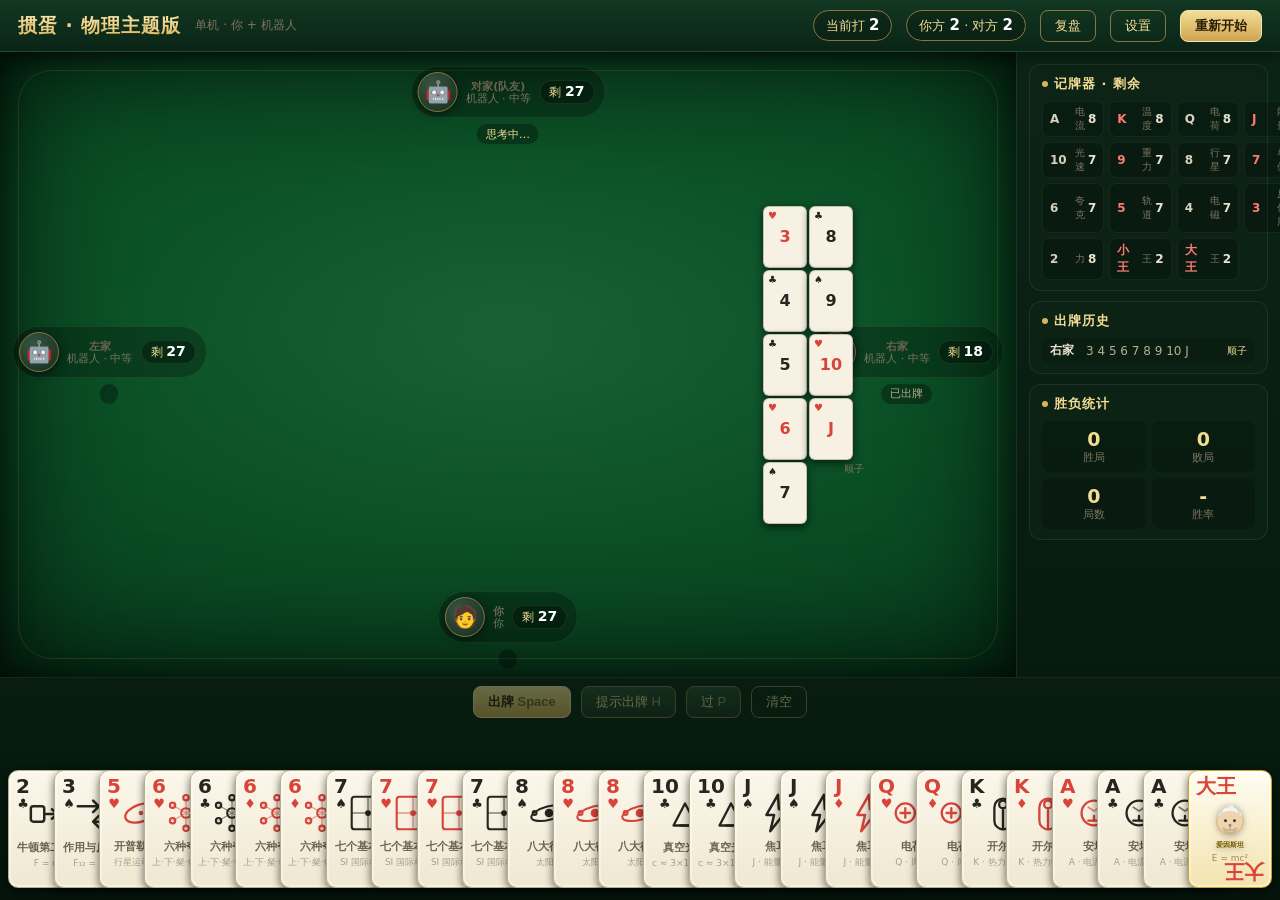
==== guandan.html @ 1ed4b3a7 "add guandan" ====
<!DOCTYPE html>
<html lang="zh-CN">
<head>
<meta charset="UTF-8">
<meta name="viewport" content="width=device-width, initial-scale=1.0">
<title>掼蛋 · 物理主题版（单机对战）</title>
<style>
  :root{
    --felt-1:#0a4d24; --felt-2:#063318; --felt-3:#0d5f2e;
    --gold:#d8b45a; --gold-2:#f3dc94; --gold-dim:#8a7440;
    --ink:#eae3cf; --ink-dim:#b9ae8f; --ink-faint:#7d7460;
    --panel:#0d2416cc; --panel-2:#123022cc; --line:#ffffff14;
    --red:#d8433a; --black:#27251f;
    --card-w:84px; --card-h:118px; --radius:10px;
    --danger:#ff6b5e; --ok:#5ee09a;
  }
  *{box-sizing:border-box; -webkit-tap-highlight-color:transparent;}
  html,body{height:100%; margin:0;}
  body{
    font-family:"PingFang SC","Microsoft YaHei","Segoe UI",system-ui,sans-serif;
    color:var(--ink); background:#04160c; overflow:hidden; user-select:none;
  }
  #app{position:relative; width:100vw; height:100vh; display:flex; flex-direction:column;}

  /* ===== Top bar ===== */
  #topbar{
    position:relative; z-index:20; flex:0 0 52px; display:flex; align-items:center;
    gap:14px; padding:0 18px;
    background:linear-gradient(180deg,#123822,#0a2416);
    border-bottom:1px solid var(--line); box-shadow:0 2px 16px #0008;
  }
  #topbar .logo{font-weight:800; font-size:19px; letter-spacing:1px;
    background:linear-gradient(180deg,#ffe9ae,#d8b45a); -webkit-background-clip:text; background-clip:text; color:transparent;}
  #topbar .sub{color:var(--ink-faint); font-size:12px;}
  .spacer{flex:1;}
  .level-chip{font-size:13px; color:var(--gold-2); padding:5px 12px; border:1px solid var(--gold-dim);
    border-radius:999px; background:#00000030;}
  .level-chip b{font-size:15px; color:#fff;}
  .btn{
    cursor:pointer; border:1px solid var(--gold-dim); color:var(--gold-2);
    background:linear-gradient(180deg,#2a4630,#182d1f); border-radius:8px;
    padding:6px 14px; font-size:13px; transition:transform .08s ease, filter .15s ease, background .15s;
  }
  .btn:hover{filter:brightness(1.15);}
  .btn:active{transform:translateY(1px) scale(.98);}
  .btn.primary{
    background:linear-gradient(180deg,#f4dd96,#cfa450); color:#2a1d05; border-color:#f7e7b6; font-weight:700;
  }
  .btn.ghost{background:transparent;}

  /* ===== Main area ===== */
  #main{position:relative; flex:1; display:flex; min-height:0;}
  #table{
    position:relative; flex:1; min-width:0;
    background:
      radial-gradient(120% 90% at 50% 42%, #0f5c2e 0%, #0a4d24 45%, #052e16 100%);
    box-shadow: inset 0 0 120px #000c, inset 0 0 30px #0008;
    overflow:hidden;
  }
  #table::before{content:""; position:absolute; inset:0; pointer-events:none;
    background:radial-gradient(60% 50% at 50% 48%, #ffffff0a, transparent 70%);}
  #table::after{content:""; position:absolute; inset:18px; pointer-events:none;
    border:1px solid #d8b45a22; border-radius:34px;}

  /* players */
  .player{position:absolute; z-index:5; display:flex; flex-direction:column; align-items:center; gap:6px;
    transition:opacity .3s;}
  .p-info{display:flex; align-items:center; gap:8px; padding:5px 10px 5px 6px; border-radius:999px;
    background:#00000040; border:1px solid #ffffff12;}
  .avatar{width:40px; height:40px; border-radius:50%; display:flex; align-items:center; justify-content:center;
    font-size:21px; background:radial-gradient(circle at 35% 30%, #35553f,#182c1f); border:1px solid var(--gold-dim);
    box-shadow:0 2px 8px #0008;}
  .p-meta{display:flex; flex-direction:column; line-height:1.15;}
  .p-name{font-size:13px; font-weight:700;}
  .p-role{font-size:11px; color:var(--ink-faint);}
  .p-count{font-size:12px; color:var(--gold-2); background:#00000050; border:1px solid #ffffff14;
    padding:2px 9px; border-radius:999px; min-width:34px; text-align:center;}
  .p-count b{font-size:14px; color:#fff;}
  .p-status{font-size:11px; padding:2px 9px; border-radius:999px; background:#00000050; color:var(--ink-dim);
    min-height:20px; display:flex; align-items:center;}
  .p-status.thinking{color:var(--gold-2); animation:blink 1s infinite;}
  .p-status.pass{color:var(--ink-faint);}
  .p-status.finished{color:var(--ok);}
  .p-status.is-turn{outline:1px solid var(--gold); box-shadow:0 0 10px #d8b45a55;}

  .p0{left:50%; bottom:8px; transform:translateX(-50%);}
  .p1{right:12px; top:50%; transform:translateY(-50%);}
  .p2{left:50%; top:14px; transform:translateX(-50%);}
  .p3{left:12px; top:50%; transform:translateY(-50%);}

  /* center trick zones */
  .trick-zone{position:absolute; z-index:6; display:flex; flex-wrap:wrap; justify-content:center; align-content:center;
    gap:2px; pointer-events:none; min-width:60px; min-height:90px;}
  .zone0{left:50%; bottom:150px; transform:translateX(-50%); flex-direction:row; max-width:46%;}
  .zone1{right:140px; top:50%; transform:translateY(-50%); flex-direction:column; max-height:52%;}
  .zone2{left:50%; top:120px; transform:translateX(-50%); flex-direction:row; max-width:46%;}
  .zone3{left:140px; top:50%; transform:translateY(-50%); flex-direction:column; max-height:52%;}
  .zone0 .mini-card{animation:rise .28s ease backwards;}
  .zone2 .mini-card{animation:rise .28s ease backwards;}
  .mini-card{width:44px; height:62px; border-radius:6px; background:var(--card-bg,#f6f1e2);
    border:1px solid #00000033; box-shadow:0 3px 8px #0009; display:flex; align-items:center; justify-content:center;
    position:relative; font-size:0;}
  .mini-card .ms{position:absolute; top:3px; left:4px; font-size:10px;}
  .mini-card .mc{font-size:16px; font-weight:800;}
  .mini-card.red .ms,.mini-card.red .mc{color:var(--red);}
  .mini-card.black .ms,.mini-card.black .mc{color:var(--black);}
  .zone-tag{font-size:10px; color:var(--ink-faint); text-align:center;}

  /* side panel */
  #side{
    flex:0 0 264px; display:flex; flex-direction:column; gap:10px; padding:12px;
    background:linear-gradient(180deg,#0b2416,#071a0e); border-left:1px solid var(--line); overflow-y:auto;
  }
  .panel{background:var(--panel); border:1px solid var(--line); border-radius:12px; padding:10px 12px;}
  .panel h3{margin:0 0 8px; font-size:13px; color:var(--gold-2); letter-spacing:1px;
    display:flex; align-items:center; gap:6px;}
  .panel h3 .dot{width:6px; height:6px; border-radius:50%; background:var(--gold);}

  /* counter */
  #counter{display:grid; grid-template-columns:repeat(4,1fr); gap:5px;}
  .ct{display:flex; align-items:center; justify-content:space-between; gap:3px; font-size:12px;
    padding:3px 7px; border-radius:7px; background:#00000030; border:1px solid #ffffff0d;}
  .ct.red .rk{color:#ff7b70;} .ct.black .rk{color:#d9d2bd;}
  .ct .rk{font-weight:700; min-width:22px;}
  .ct .cn{color:var(--ink-faint); font-size:10px; flex:1;}
  .ct .rm{font-weight:700;} .ct.zero{opacity:.4;}
  .ct.zero .rm{color:var(--danger);}

  /* history */
  #history{display:flex; flex-direction:column; gap:3px; max-height:180px; overflow-y:auto; font-size:12px;}
  .h-row{padding:4px 8px; border-radius:7px; background:#00000024; display:flex; gap:6px; align-items:center;}
  .h-row .hp{font-weight:700; min-width:30px;}
  .h-row .hc{flex:1; color:var(--ink-dim); overflow:hidden; text-overflow:ellipsis; white-space:nowrap;}
  .h-row.pass-row{opacity:.55;}
  .h-row .ht{color:var(--gold-2); font-size:10px;}

  /* stats */
  .stat-grid{display:grid; grid-template-columns:1fr 1fr; gap:6px; font-size:12px;}
  .stat{background:#0000002e; border-radius:8px; padding:7px; text-align:center;}
  .stat b{display:block; font-size:19px; color:var(--gold-2);}
  .stat span{color:var(--ink-faint); font-size:11px;}

  /* ===== bottom: controls + hand ===== */
  #bottom{position:relative; z-index:15; flex:0 0 auto; padding:8px 16px 12px;
    background:linear-gradient(0deg,#04140b,#081d10); border-top:1px solid var(--line);}
  #controls{display:flex; align-items:center; gap:10px; margin-bottom:8px; justify-content:center;}
  #hint{font-size:12px; color:var(--ink-faint); min-height:18px; text-align:center;}
  #hand{position:relative; height:calc(var(--card-h) + 26px); display:flex; justify-content:center; align-items:flex-end;}

  /* cards */
  .card{
    position:relative; width:var(--card-w); height:var(--card-h); flex:0 0 var(--card-w);
    border-radius:var(--radius); cursor:pointer;
    background:linear-gradient(180deg,#fbf7ea,#efe8d2);
    border:1px solid #b9ad8a; box-shadow:0 3px 8px #0009, inset 0 0 0 2px #ffffff66;
    transition:transform .16s cubic-bezier(.2,.9,.3,1.3), box-shadow .16s, margin .16s;
    transform-origin:bottom center; will-change:transform;
    margin-left:calc(var(--card-w) * -0.46);
  }
  .card:first-child{margin-left:0;}
  .card:hover{transform:translateY(-10px); z-index:3;}
  .card.selected{transform:translateY(-24px); box-shadow:0 0 0 2px var(--gold), 0 10px 22px #000c, 0 0 18px #d8b45a66; z-index:4;}
  .card.hint{box-shadow:0 0 0 2px #6fd8ff, 0 10px 22px #000c; animation:hintpulse 1s infinite;}
  .card.shake{animation:shake .4s;}
  .card.back{background:repeating-linear-gradient(45deg,#1d5a34 0 6px,#174a2b 6px 12px);
    border-color:#0f3a20; box-shadow:0 2px 6px #0007;}
  .card.back::after{content:""; position:absolute; inset:5px; border:1px solid #d8b45a44; border-radius:6px;}

  .corner{position:absolute; line-height:1; text-align:center;}
  .corner .rank{font-size:20px; font-weight:800; display:block;}
  .corner .suit{font-size:13px; display:block; margin-top:1px;}
  .corner.tl{top:5px; left:7px;} .corner.br{bottom:5px; right:7px; transform:rotate(180deg);}
  .red .corner{color:var(--red);} .black .corner{color:var(--black);}

  .face{position:absolute; inset:0; display:flex; flex-direction:column; align-items:center; justify-content:center; gap:1px;}
  .p-icon{width:48px; height:48px; display:flex; align-items:center; justify-content:center;}
  .p-icon svg{width:46px; height:46px;}
  .card.red .p-icon{color:var(--red);} .card.black .p-icon{color:var(--black);}
  .p-name{font-size:11px; color:#6c6350; font-weight:700; margin-top:3px; line-height:1.1; max-width:78px; text-align:center;}
  .p-sym{font-size:9px; color:#a99f86; margin-top:2px; max-width:78px; text-align:center; white-space:nowrap; overflow:hidden; text-overflow:ellipsis;}
  .card.wild .p-icon{color:#b8860b;}
  .card.wild .p-name{color:#b8860b;}
  .wild-badge{position:absolute; top:3px; right:5px; font-size:9px; color:#8a6d00; background:#ffe9a8;
    border-radius:4px; padding:1px 4px; font-weight:700;}
  .joker-face{position:absolute; inset:0; display:flex; flex-direction:column; align-items:center; justify-content:center;}
  .joker-face svg{width:56px; height:56px; filter:drop-shadow(0 2px 3px #0004);}
  .joker-name{font-size:11px; font-weight:800; color:#7a5b00;}
  .joker-eq{font-size:9px; color:#a08a4e; margin-top:2px;}
  .card.joker-big{background:linear-gradient(180deg,#fffdf3,#f3e3b0); border-color:#c9a227;}
  .card.joker-small{background:linear-gradient(180deg,#f7f3e8,#e6ddc2); border-color:#9f8f60;}

  /* overlay / modal */
  .overlay{position:fixed; inset:0; z-index:100; display:flex; align-items:center; justify-content:center;
    background:#000a; backdrop-filter:blur(4px); opacity:0; pointer-events:none; transition:opacity .25s;}
  .overlay.show{opacity:1; pointer-events:auto;}
  .modal{width:min(560px,92vw); background:linear-gradient(180deg,#12341f,#0a2313); border:1px solid var(--gold-dim);
    border-radius:16px; padding:22px 24px; box-shadow:0 20px 60px #000c; max-height:88vh; overflow:auto;}
  .modal h2{margin:0 0 14px; color:var(--gold-2); font-size:20px; letter-spacing:1px;}
  .modal .row{display:flex; gap:10px; align-items:center; margin:10px 0; flex-wrap:wrap;}
  .modal label{font-size:13px; color:var(--ink-dim); min-width:96px;}
  .difficulty-btn{flex:1; min-width:110px; text-align:center; padding:12px; border-radius:12px; cursor:pointer;
    border:1px solid var(--gold-dim); background:#0000002e; transition:all .15s;}
  .difficulty-btn:hover{filter:brightness(1.1);}
  .difficulty-btn.active{background:linear-gradient(180deg,#f4dd96,#cfa450); color:#2a1d05; border-color:#f7e7b6;}
  .difficulty-btn .d-name{font-size:16px; font-weight:800;}
  .difficulty-btn .d-desc{font-size:11px; margin-top:4px; color:inherit; opacity:.85;}
  .toggle{position:relative; width:46px; height:24px; border-radius:999px; background:#00000050;
    border:1px solid var(--line); cursor:pointer; transition:background .2s; flex:0 0 auto;}
  .toggle::after{content:""; position:absolute; top:2px; left:2px; width:18px; height:18px; border-radius:50%;
    background:#8a9b8f; transition:all .2s;}
  .toggle.on{background:var(--gold);} .toggle.on::after{left:24px; background:#fff;}

  .result-list{display:flex; flex-direction:column; gap:8px; margin:12px 0;}
  .result-row{display:flex; align-items:center; gap:10px; padding:9px 12px; border-radius:10px; background:#00000030;}
  .result-row .rank-badge{width:34px; height:34px; border-radius:50%; display:flex; align-items:center; justify-content:center;
    font-weight:800; background:#00000040; border:1px solid var(--gold-dim);}
  .result-row.head .rank-badge{background:var(--gold); color:#2a1d05;}
  .result-up{font-size:14px; color:var(--gold-2); text-align:center; margin:8px 0;}

  #replay-body{max-height:60vh; overflow:auto;}
  .replay-step{display:flex; gap:8px; align-items:center; padding:6px 9px; border-radius:8px; font-size:13px;}
  .replay-step.current{background:#d8b45a22; outline:1px solid var(--gold-dim);}
  .replay-step .ri{color:var(--ink-faint); min-width:24px;}
  .replay-step .rt{color:var(--ink-dim); flex:1;}

  @keyframes rise{from{opacity:0; transform:translateY(22px) scale(.6);} to{opacity:1; transform:none;}}
  @keyframes shake{0%,100%{transform:translateX(0);} 20%,60%{transform:translateX(-6px);} 40%,80%{transform:translateX(6px);}}
  @keyframes blink{50%{opacity:.4;}}
  @keyframes hintpulse{0%,100%{box-shadow:0 0 0 2px #6fd8ff, 0 10px 22px #000c;} 50%{box-shadow:0 0 0 3px #6fd8ff, 0 10px 26px #000c, 0 0 20px #6fd8ff88;}}
  @keyframes toast-in{from{opacity:0; transform:translateY(-8px);} to{opacity:1; transform:none;}}

  #toast{position:fixed; top:70px; left:50%; transform:translateX(-50%); z-index:200; pointer-events:none;
    display:flex; flex-direction:column; gap:6px; align-items:center;}
  .toast{background:#000000cc; color:var(--gold-2); padding:8px 18px; border-radius:999px; font-size:13px;
    border:1px solid var(--gold-dim); animation:toast-in .2s ease; box-shadow:0 6px 20px #0008;}

  .hidden{display:none !important;}
  @media (max-width:900px){
    :root{--card-w:62px; --card-h:88px;}
    #side{flex-basis:0; display:none;}
    .mini-card{width:34px; height:48px;} .mini-card .mr{font-size:9px;} .mini-card .mc{font-size:12px;}
  }
</style>
</head>
<body>
<div id="app">
  <div id="topbar">
    <span class="logo">掼蛋 · 物理主题版</span>
    <span class="sub">单机 · 你 + 机器人</span>
    <div class="spacer"></div>
    <span class="level-chip">当前打 <b id="lvl-current">2</b></span>
    <span class="level-chip">你方 <b id="lvl-mine">2</b> · 对方 <b id="lvl-opp">2</b></span>
    <button class="btn ghost" id="btn-replay">复盘</button>
    <button class="btn ghost" id="btn-settings">设置</button>
    <button class="btn primary" id="btn-restart">重新开始</button>
  </div>

  <div id="main">
    <div id="table">
      <div class="player p0" id="p0"></div>
      <div class="player p1" id="p1"></div>
      <div class="player p2" id="p2"></div>
      <div class="player p3" id="p3"></div>
      <div class="trick-zone zone0" id="zone0"></div>
      <div class="trick-zone zone1" id="zone1"></div>
      <div class="trick-zone zone2" id="zone2"></div>
      <div class="trick-zone zone3" id="zone3"></div>
    </div>

    <div id="side">
      <div class="panel">
        <h3><span class="dot"></span>记牌器 · 剩余</h3>
        <div id="counter"></div>
      </div>
      <div class="panel">
        <h3><span class="dot"></span>出牌历史</h3>
        <div id="history"><div class="h-row" style="opacity:.5">暂无记录</div></div>
      </div>
      <div class="panel">
        <h3><span class="dot"></span>胜负统计</h3>
        <div class="stat-grid">
          <div class="stat"><b id="st-win">0</b><span>胜局</span></div>
          <div class="stat"><b id="st-loss">0</b><span>败局</span></div>
          <div class="stat"><b id="st-round">0</b><span>局数</span></div>
          <div class="stat"><b id="st-rate">-</b><span>胜率</span></div>
        </div>
      </div>
    </div>
  </div>

  <div id="bottom">
    <div id="controls">
      <button class="btn primary" id="btn-play" style="min-width:96px">出牌 <span style="opacity:.6">Space</span></button>
      <button class="btn" id="btn-hint">提示出牌 <span style="opacity:.6">H</span></button>
      <button class="btn" id="btn-pass">过 <span style="opacity:.6">P</span></button>
      <button class="btn ghost" id="btn-clear">清空</button>
    </div>
    <div id="hint"></div>
    <div id="hand"></div>
  </div>
</div>

<div id="toast"></div>

<!-- Settings modal -->
<div class="overlay" id="ov-settings">
  <div class="modal">
    <h2>设置</h2>
    <div class="row"><label>机器人难度</label></div>
    <div class="row" style="gap:8px">
      <div class="difficulty-btn active" data-d="0"><div class="d-name">简单</div><div class="d-desc">休闲玩家 · 按牌出牌</div></div>
      <div class="difficulty-btn" data-d="1"><div class="d-name">中等</div><div class="d-desc">稳健玩家 · 会记牌留炸</div></div>
      <div class="difficulty-btn" data-d="2"><div class="d-name">困难</div><div class="d-desc">算牌高手 · 配合压制</div></div>
    </div>
    <div class="row"><label>进贡 / 还贡</label><div class="toggle on" id="tg-tribute"></div><span style="font-size:12px;color:var(--ink-faint)">末游向头游进贡最大牌</span></div>
    <div class="row"><label>音效</label><div class="toggle on" id="tg-sound"></div></div>
    <div class="row"><label>动画速度</label>
      <button class="btn" data-speed="1">快</button>
      <button class="btn primary" data-speed="2">标准</button>
      <button class="btn" data-speed="3">慢</button>
    </div>
    <div class="row" style="justify-content:flex-end; margin-top:16px">
      <button class="btn" id="btn-reset-stats">清零统计</button>
      <button class="btn primary" id="btn-close-settings">完成</button>
    </div>
  </div>
</div>

<!-- Replay modal -->
<div class="overlay" id="ov-replay">
  <div class="modal">
    <h2>复盘 · 上一局</h2>
    <div id="replay-body"></div>
    <div class="row" style="justify-content:center; margin-top:14px">
      <button class="btn" id="rp-prev">上一步</button>
      <button class="btn primary" id="rp-next">下一步</button>
      <button class="btn ghost" id="rp-close">关闭</button>
    </div>
  </div>
</div>

<!-- Result modal -->
<div class="overlay" id="ov-result">
  <div class="modal">
    <h2 id="res-title">本局结束</h2>
    <div class="result-list" id="res-list"></div>
    <div class="result-up" id="res-up"></div>
    <div class="row" style="justify-content:center">
      <button class="btn primary" id="btn-next">下一局</button>
    </div>
  </div>
</div>

<script>
"use strict";
/* =========================================================
   掼蛋 · 物理元素版 — 纯客户端单文件
   ========================================================= */

/* ---------- 常量 ---------- */
const SUITS = ['♠','♥','♣','♦'];
const SUIT_IS_RED = [false,true,false,true];
const RANK_LABEL = {2:'2',3:'3',4:'4',5:'5',6:'6',7:'7',8:'8',9:'9',10:'10',11:'J',12:'Q',13:'K',14:'A',15:'小王',16:'大王'};
const PHYSICS = {
  2:{name:'牛顿第二定律', sym:'F = ma', icon:'force', tag:'力'},
  3:{name:'作用与反作用', sym:'F₁₂ = −F₂₁', icon:'reaction', tag:'反作用'},
  4:{name:'麦克斯韦方程', sym:'∇·E = ρ/ε₀', icon:'maxwell', tag:'电磁'},
  5:{name:'开普勒定律', sym:'行星运动定律', icon:'kepler', tag:'轨道'},
  6:{name:'六种夸克', sym:'上·下·粲·奇·顶·底', icon:'quarks', tag:'夸克'},
  7:{name:'七个基本单位', sym:'SI 国际单位制', icon:'si', tag:'单位'},
  8:{name:'八大行星', sym:'太阳系', icon:'planets', tag:'行星'},
  9:{name:'重力加速度', sym:'g ≈ 9.8 m/s²', icon:'gravity', tag:'重力'},
  10:{name:'真空光速', sym:'c ≈ 3×10⁸ m/s', icon:'light', tag:'光速'},
  11:{name:'焦耳', sym:'J · 能量单位', icon:'energy', tag:'能量'},
  12:{name:'电荷', sym:'Q · 库仑', icon:'charge', tag:'电荷'},
  13:{name:'开尔文', sym:'K · 热力学温度', icon:'temp', tag:'温度'},
  14:{name:'安培', sym:'A · 电流单位', icon:'current', tag:'电流'},
};
const P_ICON = {
  force:`<svg viewBox="0 0 48 48"><g fill="none" stroke="currentColor" stroke-width="2.6" stroke-linecap="round" stroke-linejoin="round"><rect x="4" y="16" width="14" height="16" rx="2.5"/><path d="M18 24 H32 M26 19 l6 5 -6 5"/></g></svg>`,
  reaction:`<svg viewBox="0 0 48 48"><g fill="none" stroke="currentColor" stroke-width="2.6" stroke-linecap="round" stroke-linejoin="round"><path d="M5 16 H27 M21 10 l6 6 -6 6"/><path d="M43 32 H21 M27 26 l-6 6 6 6"/></g></svg>`,
  maxwell:`<svg viewBox="0 0 48 48"><g fill="none" stroke="currentColor" stroke-width="2.4"><circle cx="24" cy="24" r="15"/><path d="M24 3 v8 M24 37 v8 M3 24 h8 M37 24 h8"/></g></svg>`,
  kepler:`<svg viewBox="0 0 48 48"><g fill="none" stroke="currentColor" stroke-width="2.4"><ellipse cx="24" cy="24" rx="17" ry="9" transform="rotate(-18 24 24)"/><circle cx="24" cy="24" r="2.4" fill="currentColor" stroke="none"/><circle cx="35" cy="13" r="3.2"/></g></svg>`,
  quarks:`<svg viewBox="0 0 48 48"><g fill="none" stroke="currentColor" stroke-width="2.2"><path d="M24 24 L24 8 M24 24 L38 16 M24 24 L38 32 M24 24 L24 40 M24 24 L10 32 M24 24 L10 16" stroke-width="1.3" opacity=".5"/><circle cx="24" cy="24" r="5"/><circle cx="24" cy="8" r="2.8"/><circle cx="38" cy="16" r="2.8"/><circle cx="38" cy="32" r="2.8"/><circle cx="24" cy="40" r="2.8"/><circle cx="10" cy="32" r="2.8"/><circle cx="10" cy="16" r="2.8"/></g></svg>`,
  si:`<svg viewBox="0 0 48 48"><g fill="none" stroke="currentColor" stroke-width="2.2"><rect x="7" y="7" width="34" height="34" rx="3"/><path d="M7 24 h34 M24 7 v34" stroke-width="1.4" opacity=".55"/><circle cx="24" cy="24" r="3" fill="currentColor" stroke="none"/></g></svg>`,
  planets:`<svg viewBox="0 0 48 48"><g fill="none" stroke="currentColor" stroke-width="2.2"><circle cx="24" cy="24" r="4.5" fill="currentColor" stroke="none"/><ellipse cx="24" cy="24" rx="19" ry="7" transform="rotate(-15 24 24)"/><circle cx="9" cy="24" r="2"/><circle cx="38" cy="24" r="2.6"/></g></svg>`,
  gravity:`<svg viewBox="0 0 48 48"><g fill="none" stroke="currentColor" stroke-width="2.4" stroke-linecap="round"><circle cx="24" cy="11" r="4"/><path d="M24 15 v16 M24 31 l-7 6 M24 31 l7 6"/><path d="M20 19 h8" stroke-width="1.7" opacity=".55"/></g></svg>`,
  light:`<svg viewBox="0 0 48 48"><g fill="none" stroke="currentColor" stroke-width="2.4" stroke-linecap="round" stroke-linejoin="round"><path d="M12 36 L24 13 L36 36 Z"/><path d="M19 36 h10"/></g></svg>`,
  energy:`<svg viewBox="0 0 48 48"><g fill="none" stroke="currentColor" stroke-width="2.6" stroke-linejoin="round"><path d="M26 5 L14 26 H22 L18 43 L36 20 H27 Z"/></g></svg>`,
  charge:`<svg viewBox="0 0 48 48"><g fill="none" stroke="currentColor" stroke-width="2.4" stroke-linecap="round"><circle cx="17" cy="24" r="10"/><path d="M12 24 h10 M17 19 v10"/><path d="M43 16 v16 M35 24 h16"/></g></svg>`,
  temp:`<svg viewBox="0 0 48 48"><g fill="none" stroke="currentColor" stroke-width="2.4" stroke-linecap="round"><rect x="15" y="9" width="18" height="32" rx="9"/><path d="M24 41 V21"/><circle cx="24" cy="15" r="4"/></g></svg>`,
  current:`<svg viewBox="0 0 48 48"><g fill="none" stroke="currentColor" stroke-width="2.4" stroke-linecap="round"><circle cx="24" cy="24" r="13"/><path d="M18 32 h12 M24 32 v-5"/><path d="M24 22 l-6 -4 m6 4 l6 -4" stroke-width="1.8" opacity=".6"/></g></svg>`,
};
const TYPE_NAME = {
  SINGLE:'单张', PAIR:'对子', TRIPLE:'三张', TRIPLE_PAIR:'三带二',
  STRAIGHT:'顺子', PAIR_STRAIGHT:'连对', TRIPLE_STRAIGHT:'钢板',
  BOMB:'炸弹', FOUR_TWO:'四带二', STRAIGHT_FLUSH:'同花顺', JOKER_BOMB:'天王炸'
};
const PLAYER_NAME = ['你','右家','对家(队友)','左家'];
const PLAYER_EMOJI = ['🧑','🤖','🤖','🤖'];
const DIFF_NAMES = ['简单','中等','困难'];

/* ---------- 状态 ---------- */
const settings = { difficulty:1, tribute:true, sound:true, speed:2 };
const state = {
  level:2, teamLevel:[2,2], me:0,
  hands:[[],[],[],[]],
  turn:0, lastPlay:null, lastPlayer:-1, passers:new Set(),
  ranks:[], prevRanks:[], headPlayer:0,
  phase:'idle', firstRound:true,
  trick:[], remaining:{}, history:[],
  log:null, replayIdx:-1,
  selected:new Set(),
};

/* ---------- 工具 ---------- */
const $ = id => document.getElementById(id);
function shuffle(a){ for(let i=a.length-1;i>0;i--){ const j=Math.floor(Math.random()*(i+1)); [a[i],a[j]]=[a[j],a[i]]; } return a; }
let _uid = 0;
function mkCard(s,r){ return {s, r, id:'c'+(++_uid)}; }

function cmpRank(r){
  if(r===16) return 17;
  if(r===15) return 16;
  if(r===state.level) return 15;
  return r;
}
function isWild(c){ return c.s===1 && c.r===state.level; }
function isBombType(t){ return t==='BOMB'||t==='STRAIGHT_FLUSH'||t==='JOKER_BOMB'; }

function buildDeck(){
  const d=[];
  for(let k=0;k<2;k++){
    for(let s=0;s<4;s++) for(let r=2;r<=14;r++) d.push(mkCard(s,r));
    d.push(mkCard(4,15)); d.push(mkCard(4,16));
  }
  return d;
}
function sortHand(h){ h.sort((a,b)=>(a.r-b.r)||(a.s-b.s)); return h; }

/* ---------- 规则引擎 ---------- */
function isConsecutive(ranks){
  if(ranks[0]<3 || ranks[ranks.length-1]>14) return false;
  for(let i=1;i<ranks.length;i++) if(ranks[i]!==ranks[i-1]+1) return false;
  return true;
}

function identifyConcrete(cards){
  const n = cards.length;
  if(n===0) return null;
  const count = new Map();
  for(const c of cards){ if(!count.has(c.r)) count.set(c.r,[]); count.get(c.r).push(c); }
  const ranks = [...count.keys()].sort((a,b)=>a-b);
  const m = ranks.length;
  const mk = (type,rank,length)=>({type, cards, rank, length});

  // 天王炸
  if(n===4 && m===2 && ranks[0]===15 && ranks[1]===16 && count.get(15).length===2 && count.get(16).length===2)
    return mk('JOKER_BOMB', 16, 4);
  // 炸弹（同点数 4 张及以上）
  if(m===1 && n>=4 && ranks[0]<=14) return mk('BOMB', cmpRank(ranks[0]), n);
  // 同花顺
  if(n===5 && m===5 && isConsecutive(ranks)){
    const s0 = cards[0].s;
    if(s0<=3 && cards.every(c=>c.s===s0)) return mk('STRAIGHT_FLUSH', ranks[4], 5);
  }
  // 四带二（6 张：4+2单 或 4+对；8 张：4+两对）
  if(n===6){
    const c4 = ranks.find(r=>count.get(r).length===4);
    if(c4!==undefined) return mk('FOUR_TWO', cmpRank(c4), 6);
  }
  if(n===8 && m===3){
    const c4 = ranks.find(r=>count.get(r).length===4);
    const pairs = ranks.filter(r=>r!==c4 && count.get(r).length===2);
    if(c4!==undefined && pairs.length===2) return mk('FOUR_TWO', cmpRank(c4), 8);
  }
  // 三带二
  if(n===5 && m===2){
    const t = ranks.find(r=>count.get(r).length===3 && r<=14);
    const p = ranks.find(r=>r!==t && count.get(r).length===2 && r<=14);
    if(t!==undefined && p!==undefined) return mk('TRIPLE_PAIR', cmpRank(t), 5);
  }
  // 钢板
  if(n>=6 && n%3===0 && m===n/3 && ranks.every(r=>count.get(r).length===3) && isConsecutive(ranks))
    return mk('TRIPLE_STRAIGHT', ranks[ranks.length-1], n);
  // 连对
  if(n>=6 && n%2===0 && m===n/2 && ranks.every(r=>count.get(r).length===2) && isConsecutive(ranks))
    return mk('PAIR_STRAIGHT', ranks[ranks.length-1], n);
  // 顺子
  if(n>=5 && m===n && isConsecutive(ranks)) return mk('STRAIGHT', ranks[ranks.length-1], n);
  // 三张
  if(n===3 && m===1 && ranks[0]<=14) return mk('TRIPLE', cmpRank(ranks[0]), 3);
  // 对子
  if(n===2 && m===1 && ranks[0]<=14) return mk('PAIR', cmpRank(ranks[0]), 2);
  // 单张
  if(n===1) return mk('SINGLE', cmpRank(ranks[0]), 1);
  return null;
}

function comboPriority(c){
  const p = {JOKER_BOMB:10,BOMB:9,STRAIGHT_FLUSH:8,FOUR_TWO:7,TRIPLE_STRAIGHT:6,PAIR_STRAIGHT:5,STRAIGHT:4,TRIPLE_PAIR:3,TRIPLE:2,PAIR:1,SINGLE:0};
  return p[c.type];
}

function identifyCombo(cards){
  const wilds = cards.filter(isWild);
  if(wilds.length===0) return identifyConcrete(cards);
  const nats = cards.filter(c=>!isWild(c));
  let best = null;
  const opts = [];
  for(let r=2;r<=14;r++) for(let s=0;s<4;s++) opts.push({r,s});
  let combos = [[]];
  for(let i=0;i<wilds.length;i++){
    const next = [];
    for(const cur of combos) for(const o of opts) next.push(cur.concat([o]));
    combos = next;
  }
  for(const asg of combos){
    const resolved = nats.concat(wilds.map((w,i)=>({s:asg[i].s, r:asg[i].r, id:w.id})));
    const c = identifyConcrete(resolved);
    if(c){
      c.cards = cards;
      if(!best || comboPriority(c)>comboPriority(best) || (comboPriority(c)===comboPriority(best) && c.rank>best.rank)) best = c;
    }
  }
  return best;
}

function powerOf(c){
  c = comboOf(c);
  if(c.type==='JOKER_BOMB') return 1000000;
  if(c.type==='STRAIGHT_FLUSH') return 55000 + c.rank;
  if(c.type==='BOMB') return c.length*10000 + c.rank;
  return c.rank;
}

// 兼容两种形态：直接传入 combo，或传入 {player, combo} 包装对象
function comboOf(x){ return (x && x.combo) ? x.combo : x; }

function canBeat(combo, last){
  last = comboOf(last);
  if(!last) return true;
  if(combo.type==='JOKER_BOMB') return last.type!=='JOKER_BOMB';
  if(isBombType(combo.type)){
    if(isBombType(last.type)) return powerOf(combo)>powerOf(last);
    return true;
  }
  if(isBombType(last.type)) return false;
  if(combo.type!==last.type) return false;
  if(combo.length!==last.length) return false;
  return combo.rank > last.rank;
}

/* ---------- 出牌枚举（供 AI / 提示） ---------- */
function enumerateCombos(hand){
  const wilds = hand.filter(isWild);
  const nats = hand.filter(c=>!isWild(c));
  const w = wilds.length;
  const byRank = new Map();
  for(const c of nats){ if(!byRank.has(c.r)) byRank.set(c.r,[]); byRank.get(c.r).push(c); }
  const res = [];
  const seen = new Set();
  const add = (type,cards,rank,length)=>{
    const key = type+'|'+rank+'|'+length+'|'+cards.map(c=>c.id).sort().join(',');
    if(seen.has(key)) return; seen.add(key);
    res.push({type,cards,rank,length});
  };

  // 单张
  for(const r of byRank.keys()) add('SINGLE',[byRank.get(r)[0]],cmpRank(r),1);
  for(const c of nats) if(c.r>=15) add('SINGLE',[c],cmpRank(c.r),1);
  for(const wc of wilds) add('SINGLE',[wc],cmpRank(state.level),1);

  // 对子 / 三张 / 炸弹
  for(let r=2;r<=14;r++){
    const cs = byRank.get(r)||[];
    const c = cs.length;
    if(c+w>=2){ const need=Math.max(0,2-c); add('PAIR', cs.slice(0,2).concat(wilds.slice(0,need)), cmpRank(r), 2); }
    if(c+w>=3){ const need=Math.max(0,3-c); add('TRIPLE', cs.slice(0,3).concat(wilds.slice(0,need)), cmpRank(r), 3); }
    if(c+w>=4){
      for(let s=4;s<=c+w;s++){
        const minX=Math.max(1, s-w), maxX=Math.min(c,s);
        for(let x=minX;x<=maxX;x++) add('BOMB', cs.slice(0,x).concat(wilds.slice(0,s-x)), cmpRank(r), s);
      }
    }
  }
  if(w>=4) add('BOMB', wilds.slice(0,w), cmpRank(state.level), w);

  // 顺子
  for(let L=5;L<=12;L++) for(let st=3;st+L-1<=14;st++){
    let wi=0, ok=true; const chosen=[];
    for(let r=st;r<st+L;r++){
      const cs=byRank.get(r);
      if(cs && cs.length>=1) chosen.push(cs[0]);
      else { if(wi>=w){ok=false;break;} chosen.push(wilds[wi++]); }
    }
    if(ok) add('STRAIGHT', chosen, st+L-1, L);
  }
  // 连对
  for(let m=3;m<=12;m++) for(let st=3;st+m-1<=14;st++){
    let wi=0, ok=true; const chosen=[];
    for(let r=st;r<st+m;r++){
      const cs=byRank.get(r)||[]; const need=2-Math.min(2,cs.length);
      if(wi+need>w){ok=false;break;}
      for(let k=0;k<Math.min(2,cs.length);k++) chosen.push(cs[k]);
      for(let k=0;k<need;k++) chosen.push(wilds[wi++]);
    }
    if(ok) add('PAIR_STRAIGHT', chosen, st+m-1, 2*m);
  }
  // 钢板
  for(let m=2;m<=12;m++) for(let st=3;st+m-1<=14;st++){
    let wi=0, ok=true; const chosen=[];
    for(let r=st;r<st+m;r++){
      const cs=byRank.get(r)||[]; const need=3-Math.min(3,cs.length);
      if(wi+need>w){ok=false;break;}
      for(let k=0;k<Math.min(3,cs.length);k++) chosen.push(cs[k]);
      for(let k=0;k<need;k++) chosen.push(wilds[wi++]);
    }
    if(ok) add('TRIPLE_STRAIGHT', chosen, st+m-1, 3*m);
  }
  // 同花顺
  for(let s=0;s<4;s++){
    const sr = new Map();
    for(const c of nats) if(c.s===s && c.r>=3 && c.r<=14) sr.set(c.r, c);
    for(let st=3;st+4<=14;st++){
      let wi=0, ok=true; const chosen=[];
      for(let r=st;r<st+5;r++){
        if(sr.has(r)) chosen.push(sr.get(r));
        else { if(wi>=w){ok=false;break;} chosen.push(wilds[wi++]); }
      }
      if(ok) add('STRAIGHT_FLUSH', chosen, st+4, 5);
    }
  }
  // 三带二
  for(let X=2;X<=14;X++){
    const cx=(byRank.get(X)||[]).length;
    for(let kx=Math.max(0,3-cx);kx<=w;kx++){
      if(cx+kx<3) continue;
      const remW=w-kx;
      for(let Y=2;Y<=14;Y++){
        if(Y===X) continue;
        const cy=(byRank.get(Y)||[]).length; const ky=Math.max(0,2-cy);
        if(ky<=remW && cy+ky>=2){
          const cards=(byRank.get(X)||[]).slice(0,3).concat(wilds.slice(0,kx))
            .concat((byRank.get(Y)||[]).slice(0,2)).concat(wilds.slice(kx,kx+ky));
          add('TRIPLE_PAIR', cards, cmpRank(X), 5);
        }
      }
    }
  }
  // 四带二
  for(let X=2;X<=14;X++){
    const cs=byRank.get(X)||[]; const cx=cs.length; const kx=Math.max(0,4-cx);
    if(kx>w || cx+kx<4) continue;
    const four=cs.slice(0,4).concat(wilds.slice(0,kx));
    const others=nats.filter(c=>c.r!==X && c.r<=14).sort((a,b)=>cmpRank(a.r)-cmpRank(b.r));
    if(others.length>=2) add('FOUR_TWO', four.concat(others.slice(0,2)), cmpRank(X), 6);
    const pairs=[];
    for(let Y=2;Y<=14;Y++) if(Y!==X && (byRank.get(Y)||[]).length>=2) pairs.push((byRank.get(Y)).slice(0,2));
    pairs.sort((a,b)=>cmpRank(a[0].r)-cmpRank(b[0].r));
    if(pairs.length>=2) add('FOUR_TWO', four.concat(pairs[0],pairs[1]), cmpRank(X), 8);
  }
  // 天王炸
  const bigs=nats.filter(c=>c.r===16).length, smalls=nats.filter(c=>c.r===15).length;
  if(bigs===2 && smalls===2) add('JOKER_BOMB', nats.filter(c=>c.r>=15), 16, 4);

  return res;
}

/* ---------- AI ---------- */
function smallestByPower(list){ let b=list[0]; for(const c of list) if(powerOf(c)<powerOf(b)) b=c; return b; }
function randomPick(list){ return list[Math.floor(Math.random()*list.length)]; }

function handStrength(hand){
  let s=0;
  for(const c of enumerateCombos(hand)){
    if(c.type==='JOKER_BOMB') s+=10;
    else if(c.type==='BOMB') s+=2+(c.length-4);
    else if(c.type==='STRAIGHT_FLUSH') s+=4;
    else if(c.type==='STRAIGHT'||c.type==='PAIR_STRAIGHT'||c.type==='TRIPLE_STRAIGHT') s+=1;
  }
  for(const c of hand) if(cmpRank(c.r)>=15) s+=0.5;
  return s;
}

function chooseLead(combos, hand, difficulty){
  const nonBomb = combos.filter(c=>!isBombType(c.type));
  if(difficulty===0){
    const singles=nonBomb.filter(c=>c.type==='SINGLE').sort((a,b)=>powerOf(a)-powerOf(b));
    if(singles.length) return {action:'play', combo:singles[0]};
    return {action:'play', combo: smallestByPower(nonBomb.length?nonBomb:combos)};
  }
  if(difficulty===1){
    const multis=nonBomb.filter(c=>['STRAIGHT','PAIR_STRAIGHT','TRIPLE_STRAIGHT','TRIPLE_PAIR'].includes(c.type));
    if(multis.length){
      multis.sort((a,b)=> b.cards.length-a.cards.length || powerOf(a)-powerOf(b));
      return {action:'play', combo:multis[0]};
    }
    return {action:'play', combo: smallestByPower(nonBomb.length?nonBomb:combos)};
  }
  // 困难
  if(hand.length<=6){
    const sorted=nonBomb.sort((a,b)=>powerOf(b)-powerOf(a));
    if(sorted.length) return {action:'play', combo:sorted[0]};
  }
  const multis=nonBomb.filter(c=>['STRAIGHT','PAIR_STRAIGHT','TRIPLE_STRAIGHT'].includes(c.type));
  if(multis.length && Math.random()<0.7){
    multis.sort((a,b)=> b.cards.length-a.cards.length || powerOf(a)-powerOf(b));
    return {action:'play', combo:multis[0]};
  }
  const singles=nonBomb.filter(c=>c.type==='SINGLE').sort((a,b)=>powerOf(a)-powerOf(b));
  if(singles.length) return {action:'play', combo:singles[0]};
  return {action:'play', combo: smallestByPower(nonBomb.length?nonBomb:combos)};
}

function chooseEasy(beaters, combos){
  if(beaters.length===0) return {action:'pass'};
  if(Math.random()<0.08) return {action:'pass'};
  if(Math.random()<0.1){
    const bombs=beaters.filter(c=>isBombType(c.type));
    if(bombs.length) return {action:'play', combo:randomPick(bombs)};
  }
  return {action:'play', combo:smallestByPower(beaters)};
}

function chooseMedium(beaters, combos, isPartner, hand, state, last){
  if(beaters.length===0) return {action:'pass'};
  if(isPartner){
    if(last && isBombType(last.type)) return {action:'pass'};
    if(Math.random()<0.12){ const nb=beaters.filter(c=>!isBombType(c.type)); if(nb.length) return {action:'play',combo:smallestByPower(nb)}; }
    return {action:'pass'};
  }
  const nb=beaters.filter(c=>!isBombType(c.type));
  const bombs=beaters.filter(c=>isBombType(c.type));
  if(isBombType(last.type)){
    if(bombs.length && (hand.length<=4 || state.oppClose || Math.random()<0.5)) return {action:'play',combo:smallestByPower(bombs)};
    return {action:'pass'};
  }
  if(nb.length){
    const best=smallestByPower(nb);
    if(!(state.oppClose) && (best.rank-last.rank)>5 && Math.random()<0.5) return {action:'pass'};
    return {action:'play', combo:best};
  }
  if(bombs.length && (hand.length<=4 || state.oppClose)) return {action:'play',combo:smallestByPower(bombs)};
  return {action:'pass'};
}

function chooseHard(beaters, combos, isPartner, hand, me, state, last){
  if(beaters.length===0) return {action:'pass'};
  const nb=beaters.filter(c=>!isBombType(c.type));
  const bombs=beaters.filter(c=>isBombType(c.type));
  const oppClose = state.oppClose;

  if(isPartner){
    if(isBombType(last.type)) return {action:'pass'};
    // 队友打出的牌不错就过；若我能以极小代价接管且手牌极强，偶尔接管
    const strong = handStrength(hand) > 6;
    if(strong && nb.length && last.rank<=12 && Math.random()<0.12){
      return {action:'play', combo:smallestByPower(nb)};
    }
    return {action:'pass'};
  }
  // 对手打出的牌
  if(isBombType(last.type)){
    if(oppClose || hand.length<=5){
      if(bombs.length) return {action:'play', combo:smallestByPower(bombs)};
    }
    return {action:'pass'};
  }
  if(nb.length){
    const best=smallestByPower(nb);
    const cost = best.rank - last.rank;
    if(oppClose || cost<=4 || hand.length<=6) return {action:'play', combo:best};
    if(cost>6 && Math.random()<0.6) return {action:'pass'};
    return {action:'play', combo:best};
  }
  if(bombs.length && (oppClose || hand.length<=4)) return {action:'play', combo:smallestByPower(bombs)};
  return {action:'pass'};
}

function chooseAiMove(hand, last, lastPlayer, me, difficulty, st){
  last = comboOf(last);   // 统一成 combo 形态（关键：否则 last.type/rank 为 undefined）
  // 上家（对手）是否快出完
  st.oppClose = !!(last && lastPlayer>=0 && (lastPlayer%2)!==(me%2) && st.hands[lastPlayer].length<=3);
  const combos = enumerateCombos(hand);
  const beaters = last ? combos.filter(c=>canBeat(c,last)) : combos;
  if(!last) return chooseLead(combos, hand, difficulty);
  const isPartner = (lastPlayer%2)===(me%2);
  if(difficulty===0) return chooseEasy(beaters, combos);
  if(difficulty===1) return chooseMedium(beaters, combos, isPartner, hand, st, last);
  return chooseHard(beaters, combos, isPartner, hand, me, st, last);
}

/* ---------- 记牌 ---------- */
function initRemaining(){
  state.remaining={};
  for(let r=2;r<=14;r++) state.remaining[r]=8;
  state.remaining[15]=2; state.remaining[16]=2;
}
function consumeCards(cards){ for(const c of cards) if(state.remaining[c.r]!=null) state.remaining[c.r]--; }

/* ---------- 音效 ---------- */
let actx=null;
function audio(){
  if(!settings.sound) return;
  if(!actx){ try{ actx=new (window.AudioContext||window.webkitAudioContext)(); }catch(e){} }
  if(!actx) return;
  return actx;
}
function tone(freq,dur,type='sine',gain=0.08,when=0){
  try{
    const a=audio(); if(!a) return;
    const t=a.currentTime+when;
    const o=a.createOscillator(), g=a.createGain();
    o.type=type; o.frequency.value=freq;
    g.gain.setValueAtTime(0.0001,t); g.gain.exponentialRampToValueAtTime(gain,t+0.01);
    g.gain.exponentialRampToValueAtTime(0.0001,t+dur);
    o.connect(g); g.connect(a.destination); o.start(t); o.stop(t+dur+0.02);
  }catch(e){}
}
const sfx = {
  select(){ tone(660,0.05,'sine',0.04); },
  deal(){ tone(340,0.06,'triangle',0.05); },
  play(){ tone(240,0.07,'triangle',0.06); tone(320,0.06,'triangle',0.05,0.05); },
  pass(){ tone(160,0.08,'sine',0.04); },
  bomb(){ tone(90,0.3,'sawtooth',0.1); tone(70,0.3,'square',0.08,0.05); },
  flush(){ tone(500,0.12,'sine',0.08); tone(700,0.12,'sine',0.08,0.08); },
  error(){ tone(120,0.16,'square',0.06); },
  win(){ [523,659,784,1047].forEach((f,i)=>tone(f,0.16,'sine',0.09,i*0.12)); },
};

/* ---------- 渲染 ---------- */
const cardEls = new Map(); // uid -> element (hand)

function rankText(r){ return RANK_LABEL[r]||r; }
function suitChar(s){ return s<=3 ? SUITS[s] : '★'; }
function isRedCard(c){ return c.s===4 ? (c.r===16) : SUIT_IS_RED[c.s]; }

function miniCardHTML(c){
  const red = isRedCard(c);
  const cls = red?'red':'black';
  if(c.s===4){ return `<div class="mini-card ${cls}" style="--card-bg:${c.r===16?'#f3e3b0':'#e6ddc2'}"><span class="mc">${c.r===16?'E':'Y'}</span></div>`; }
  return `<div class="mini-card ${cls}"><span class="ms">${suitChar(c.s)}</span><span class="mc">${rankText(c.r)}</span></div>`;
}

function jokerSVG(big){
  if(big){
    // 爱因斯坦
    return `<svg viewBox="0 0 100 100"><circle cx="50" cy="46" r="24" fill="#f0d4b0" stroke="#c9a227"/>
      <path d="M28 40 Q26 18 50 17 Q74 18 72 40 Q60 28 50 30 Q40 28 28 40Z" fill="#f7f3ea" stroke="#cfc6ad"/>
      <path d="M28 40 Q30 22 50 20 M34 34 Q34 22 44 21 M66 34 Q66 22 56 21 M72 40 Q70 24 58 20" fill="none" stroke="#d8d2c0" stroke-width="2.4"/>
      <circle cx="42" cy="46" r="2.6" fill="#3a3126"/><circle cx="58" cy="46" r="2.6" fill="#3a3126"/>
      <path d="M50 52 Q46 55 50 56 Q54 55 50 52" fill="none" stroke="#8a7a5c" stroke-width="1.8"/>
      <path d="M38 60 Q50 66 62 60 M40 64 Q50 72 60 64" fill="none" stroke="#cbb690" stroke-width="4" stroke-linecap="round"/>
      <path d="M50 57 L50 62" stroke="#a08a5c" stroke-width="1.4"/>
      <text x="50" y="92" font-size="12" text-anchor="middle" fill="#7a5b00" font-weight="700">爱因斯坦</text></svg>`;
  }
  // 杨振宁
  return `<svg viewBox="0 0 100 100"><circle cx="50" cy="46" r="24" fill="#f0d4b0" stroke="#9f8f60"/>
      <path d="M27 34 Q26 22 50 22 Q74 22 73 34 Q62 26 50 27 Q38 26 27 34Z" fill="#e8e4da" stroke="#c9c3b4"/>
      <rect x="36" y="43" width="12" height="9" rx="4" fill="none" stroke="#4a5560" stroke-width="2"/>
      <rect x="52" y="43" width="12" height="9" rx="4" fill="none" stroke="#4a5560" stroke-width="2"/>
      <line x1="48" y1="47.5" x2="52" y2="47.5" stroke="#4a5560" stroke-width="2"/>
      <circle cx="42" cy="47" r="1.8" fill="#3a3126"/><circle cx="58" cy="47" r="1.8" fill="#3a3126"/>
      <path d="M46 57 Q50 60 54 57" fill="none" stroke="#8a7a5c" stroke-width="1.8"/>
      <text x="50" y="92" font-size="12" text-anchor="middle" fill="#6d5c30" font-weight="700">杨振宁</text></svg>`;
}

function makeCardEl(c, faceUp=true){
  const div=document.createElement('div');
  div.className='card';
  if(!faceUp){ div.className+=' back'; div.dataset.uid=c.id; return div; }
  const red=isRedCard(c);
  div.className += red?' red':' black';
  if(c.s===4){
    div.className += c.r===16?' joker-big':' joker-small';
    div.innerHTML=`<div class="corner tl"><span class="rank">${rankText(c.r)}</span></div>
      <div class="corner br"><span class="rank">${rankText(c.r)}</span></div>
      <div class="joker-face">${jokerSVG(c.r===16)}<div class="joker-eq">${c.r===16?'E = mc²':'宇称不守恒'}</div></div>`;
  } else {
    const p=PHYSICS[c.r];
    const wild=isWild(c);
    if(wild) div.className+=' wild';
    div.innerHTML=`<div class="corner tl"><span class="rank">${rankText(c.r)}</span><span class="suit">${suitChar(c.s)}</span></div>
      <div class="corner br"><span class="rank">${rankText(c.r)}</span><span class="suit">${suitChar(c.s)}</span></div>
      ${wild?'<span class="wild-badge">逢人配</span>':''}
      <div class="face">
        <div class="p-icon">${P_ICON[p.icon]}</div>
        <div class="p-name">${p.name}</div>
        <div class="p-sym">${p.sym}</div>
      </div>`;
  }
  div.dataset.uid=c.id;
  return div;
}

function renderPlayers(){
  const names=['你','右家','对家(队友)','左家'];
  const rankNames=['头游','二游','三游','末游'];
  const activeTurn = state.phase==='playing' ? state.turn : -1;
  for(let i=0;i<4;i++){
    const el=$('p'+i);
    const hand=state.hands[i]||[];
    const finished=state.ranks.includes(i);
    const rankIdx=state.ranks.indexOf(i);
    let status='', cls='';
    if(finished){ status=rankNames[rankIdx]; cls='finished'; }
    else if(activeTurn===i && state.phase==='playing'){ status = i===state.me ? '你的回合' : '思考中…'; cls='thinking'; }
    else if(state.lastPlayer===i && state.phase==='playing'){ status='已出牌'; }
    const role = i===state.me ? '你' : `机器人 · ${DIFF_NAMES[settings.difficulty]}`;
    el.innerHTML=`<div class="p-info">
        <div class="avatar">${PLAYER_EMOJI[i]}</div>
        <div class="p-meta"><span class="p-name">${names[i]}</span><span class="p-role">${role}</span></div>
        <div class="p-count">剩 <b>${finished?0:hand.length}</b></div>
      </div>
      <div class="p-status ${cls}">${status}</div>`;
  }
}

function renderHand(){
  const wrap=$('hand'); wrap.innerHTML='';
  const hand=state.hands[state.me];
  sortHand(hand);
  for(const c of hand){
    const el=makeCardEl(c);
    if(state.selected.has(c.id)) el.classList.add('selected');
    if(state.hintIds && state.hintIds.has(c.id)) el.classList.add('hint');
    el.addEventListener('click', ()=> onCardClick(c.id));
    wrap.appendChild(el);
    cardEls.set(c.id, el);
  }
}

function renderTrick(){
  const zones={0:$('zone0'),1:$('zone1'),2:$('zone2'),3:$('zone3')};
  for(let i=0;i<4;i++) zones[i].innerHTML='';
  if(state.lastPlay){
    const z=zones[state.lastPlay.player];
    z.innerHTML = state.lastPlay.combo.cards.map(miniCardHTML).join('')+
      `<div class="zone-tag" style="width:100%">${TYPE_NAME[state.lastPlay.combo.type]}</div>`;
  }
  for(const p of state.passers){
    zones[p].innerHTML = `<div class="zone-tag">过</div>`;
  }
}

function renderCounter(){
  const el=$('counter'); el.innerHTML='';
  const order=[14,13,12,11,10,9,8,7,6,5,4,3,2,15,16];
  for(const r of order){
    const n=state.remaining[r];
    const red = r===15||r===16 ? true : (r%2===1);
    const label = r===15?'小王':r===16?'大王':rankText(r);
    const cn = r>=15? '王' : (PHYSICS[r]?PHYSICS[r].tag:'');
    el.innerHTML+=`<div class="ct ${red?'red':'black'} ${n===0?'zero':''}"><span class="rk">${label}</span><span class="cn">${cn}</span><span class="rm">${n}</span></div>`;
  }
}

function renderHistory(){
  const el=$('history'); el.innerHTML='';
  const hist=state.history.slice(-40).reverse();
  if(!hist.length){ el.innerHTML='<div class="h-row" style="opacity:.5">暂无记录</div>'; return; }
  for(const h of hist){
    if(h.kind==='pass') el.innerHTML+=`<div class="h-row pass-row"><span class="hp">${PLAYER_NAME[h.player]}</span><span class="hc">过</span></div>`;
    else el.innerHTML+=`<div class="h-row"><span class="hp">${PLAYER_NAME[h.player]}</span><span class="hc">${h.cards.map(rankText).join(' ')}</span><span class="ht">${TYPE_NAME[h.type]}</span></div>`;
  }
}

function renderLevel(){
  $('lvl-current').textContent = rankText(state.level);
  $('lvl-mine').textContent = rankText(state.teamLevel[0]);
  $('lvl-opp').textContent = rankText(state.teamLevel[1]);
}

function render(){
  renderPlayers(); renderHand(); renderTrick(); renderCounter(); renderHistory(); renderLevel();
}

/* ---------- 交互 ---------- */
function onCardClick(uid){
  const el=cardEls.get(uid);
  if(!el) return;
  if(state.selected.has(uid)){ state.selected.delete(uid); el.classList.remove('selected'); }
  else { state.selected.add(uid); el.classList.add('selected'); sfx.select(); }
  updateHint('');
}

function clearSelection(){ state.selected.clear(); state.hintIds=null; renderHand(); updateHint(''); }

function selectedCards(){
  return state.hands[state.me].filter(c=>state.selected.has(c.id));
}

function updateHint(msg){ $('hint').textContent = msg; }

function humanPlay(){
  const sel=selectedCards();
  if(sel.length===0){ updateHint('请先选牌'); return; }
  const combo=identifyCombo(sel);
  if(!combo){ updateHint('❌ 不是合法的牌型'); shakeHand(); sfx.error(); return; }
  if(!canBeat(combo, state.lastPlay)){ updateHint(`❌ 管不住上家的牌（需要 > ${describeLast()}）`); shakeHand(); sfx.error(); return; }
  applyPlay(state.me, combo);
}

function describeLast(){
  if(!state.lastPlay) return '';
  return TYPE_NAME[state.lastPlay.combo.type];
}

function shakeHand(){
  for(const [id,el] of cardEls){ if(state.selected.has(id)){ el.classList.remove('shake'); void el.offsetWidth; el.classList.add('shake'); } }
}

function humanPass(){
  if(!state.lastPlay || state.lastPlayer===state.me){ updateHint('现在是你的回合，请出牌'); return; }
  applyPass(state.me);
}

function humanHint(){
  if(state.turn!==state.me || state.phase!=='playing') return;
  const move=chooseAiMove(state.hands[state.me], state.lastPlay, state.lastPlayer, state.me, 2, state);
  if(move.action==='play' && move.combo){
    // 只把提示的牌选中并高亮，不直接打出；由用户点「出牌」确认
    state.selected = new Set(move.combo.cards.map(c=>c.id));
    state.hintIds = new Set(move.combo.cards.map(c=>c.id));
    renderHand();
    updateHint(`💡 已选中提示的 ${TYPE_NAME[move.combo.type]}，确认后点「出牌」`);
  } else {
    updateHint('💡 没有合适的牌可管，建议点「过」');
  }
}

/* ---------- 游戏流程 ---------- */
function deal(){
  const deck=buildDeck(); shuffle(deck);
  for(let i=0;i<4;i++) state.hands[i]=sortHand(deck.slice(i*27,(i+1)*27));
  initRemaining();
  state.ranks=[]; state.lastPlay=null; state.lastPlayer=-1; state.passers=new Set();
  state.history=[]; state.hintIds=null; state.selected.clear();
  // 记录初始手牌
  state.log = { hands: state.hands.map(h=>h.map(c=>({s:c.s,r:c.r,id:c.id}))), level:state.level, actions:[] };
}

function startRound(){
  deal();
  state.phase='playing';
  if(state.firstRound){
    state.firstRound=false;
    state.turn=Math.floor(Math.random()*4);
  } else {
    // 进贡/还贡
    if(settings.tribute && state.prevRanks.length){
      applyTribute();
    }
    state.turn = state.headPlayer;
  }
  state.lastPlay=null; state.lastPlayer=-1;
  render();
  triggerCurrent();
}

function applyTribute(){
  const [head,second,third,last]=state.prevRanks;
  const isDouble = (second%2)===(head%2);
  const tributes=[];
  const handOf=state.hands;
  const canResist = p => (handOf[p].filter(c=>c.r===16).length>=2);
  if(!canResist(last)) tributes.push({from:last,to:head});
  if(isDouble && !canResist(third)) tributes.push({from:third,to:second});
  if(!tributes.length){
    if(canResist(last)||canResist(third)) toast('🚫 抗贡！持双大王免进贡');
    return;
  }
  for(const t of tributes){
    const fromHand=state.hands[t.from];
    const give=fromHand.reduce((a,b)=>cmpRank(a.r)>cmpRank(b.r)?a:b);
    const toHand=state.hands[t.to];
    const ret=toHand.reduce((a,b)=>cmpRank(a.r)<cmpRank(b.r)?a:b);
    state.hands[t.from]=fromHand.filter(c=>c!==give);
    state.hands[t.to]=toHand.filter(c=>c!==ret);
    state.hands[t.to].push(give); state.hands[t.from].push(ret);
    state.log.actions.push({t:'move', from:t.from, to:t.to, give:give.id, ret:ret.id});
    toast(`${PLAYER_NAME[t.from]} 进贡 ${rankText(give.r)}${suitChar(give.s)} → ${PLAYER_NAME[t.to]} 还贡 ${rankText(ret.r)}${suitChar(ret.s)}`);
  }
  for(let i=0;i<4;i++) sortHand(state.hands[i]);
}

function nextActive(after){
  for(let i=1;i<=4;i++){
    const p=(after+i)%4;
    if(state.hands[p].length>0) return p;
  }
  return after;
}

function applyPlay(player, combo){
  state.hands[player]=state.hands[player].filter(c=>!combo.cards.includes(c));
  consumeCards(combo.cards);
  state.lastPlay={player, combo};
  state.lastPlayer=player;
  state.passers=new Set();
  state.history.push({kind:'play', player, cards:combo.cards.map(c=>c.r), type:combo.type});
  state.log.actions.push({t:'play', player, uids:combo.cards.map(c=>c.id), type:combo.type, rank:combo.rank});
  state.selected.clear(); state.hintIds=null;
  if(combo.type==='JOKER_BOMB'){ sfx.bomb(); toast(`${PLAYER_NAME[player]} 打出 🃏天王炸！`); }
  else if(combo.type==='BOMB'){ sfx.bomb(); toast(`${PLAYER_NAME[player]} 打出 💣${combo.length}张炸弹！`); }
  else if(combo.type==='STRAIGHT_FLUSH'){ sfx.flush(); toast(`${PLAYER_NAME[player]} 打出 🌈同花顺！`); }
  else sfx.play();

  if(state.hands[player].length===0){
    onPlayerFinish(player);
    return;
  }
  // 轮到下一位
  state.turn=nextActive(player);
  if(state.phase==='playing') triggerCurrent();
}

function applyPass(player){
  state.passers.add(player);
  state.history.push({kind:'pass', player});
  state.log.actions.push({t:'pass', player});
  sfx.pass();
  const winner = state.lastPlayer; // 当前要压的那一手的出牌者
  if(winner<0){ // 防御：无当前要压的牌时不该过牌，兜底避免崩溃
    state.passers=new Set(); state.lastPlay=null; state.lastPlayer=-1;
    state.turn=nextActive(player);
    if(state.phase==='playing') triggerCurrent();
    return;
  }
  const active=[0,1,2,3].filter(p=>state.hands[p].length>0);
  const others=active.filter(p=>p!==winner);
  if(others.length===0 || others.every(p=>state.passers.has(p))){
    // 一圈都过了，winner 重新出牌（若 winner 已出完则顺延到下一位）
    state.lastPlay=null; state.lastPlayer=-1; state.passers=new Set();
    state.hintIds=null; state.selected.clear();
    state.turn = state.hands[winner].length>0 ? winner : nextActive(winner);
  } else {
    state.turn=nextActive(player);
  }
  if(state.phase==='playing') triggerCurrent();
}

function onPlayerFinish(player){
  if(state.ranks.includes(player)) return;
  state.ranks.push(player);
  state.log.actions.push({t:'finish', player});
  const rankName=['头游','二游','三游','末游'];
  toast(`${PLAYER_NAME[player]} 成为${rankName[state.ranks.length-1]}！`);
  if(state.ranks.length===3){
    const last=[0,1,2,3].find(p=>!state.ranks.includes(p));
    state.ranks.push(last);
    state.log.actions.push({t:'finish', player:last});
    endRound();
    return;
  }
  // 继续：轮到下一位
  state.turn=nextActive(player);
  if(state.phase==='playing') triggerCurrent();
}

function endRound(){
  state.phase='roundEnd';
  const [head,second,third,last]=state.ranks;
  const headTeam=head%2, secondTeam=second%2, thirdTeam=third%2, lastTeam=last%2;
  let upgrade;
  if(secondTeam===headTeam) upgrade=3;
  else if(thirdTeam===headTeam) upgrade=2;
  else upgrade=1;
  const wasAtA = state.teamLevel[headTeam]===14;
  state.teamLevel[headTeam]=Math.min(14, state.teamLevel[headTeam]+upgrade);
  state.level = state.teamLevel[headTeam];
  state.prevRanks=[...state.ranks];
  state.headPlayer=head;

  const humanWon = headTeam===0;
  if(humanWon) state.stats.win++; else state.stats.loss++;
  state.stats.round++; saveStats();

  const over = wasAtA;
  showResult({humanWon, over, upgrade, ranks:state.ranks});
  if(over){
    state.phase='gameOver';
    if(humanWon) sfx.win();
  } else {
    state.nextTimer = setTimeout(()=>{ $('ov-result').classList.remove('show'); startRound(); }, 2600);
  }
}

function triggerCurrent(){
  if(state.phase!=='playing') return;
  try{ render(); }catch(e){ console.error('render error', e); }
  setControls(state.turn===state.me);
  if(state.turn===state.me){ updateHint('轮到你了，请出牌'); }
  else scheduleAi(state.turn);
}

let aiTimer=null;
let aiToken=0;
function scheduleAi(player){
  setControls(false);
  const base = settings.speed===3?1100: settings.speed===1?250:650;
  const delay = base + Math.random()*500;
  clearTimeout(aiTimer);
  const token = ++aiToken;
  aiTimer=setTimeout(()=>{
    if(token!==aiToken) return;                       // 已有更新的调度
    if(state.phase!=='playing' || state.turn!==player) return;
    try{
      const move=chooseAiMove(state.hands[player], state.lastPlay, state.lastPlayer, player, settings.difficulty, state);
      if(move && move.action==='play' && move.combo){ applyPlay(player, move.combo); }
      else if(move && move.action==='pass'){ applyPass(player); }
      else { safeFallback(player); }
    }catch(e){
      console.error('AI error', e);
      safeFallback(player);
    }
  }, delay);
}

function safeFallback(player){
  if(state.phase!=='playing' || state.hands[player].length===0) return;
  try{
    const combos = enumerateCombos(state.hands[player]);
    const beaters = state.lastPlay ? combos.filter(c=>canBeat(c,state.lastPlay)) : combos;
    if(beaters.length){ const c = smallestByPower(beaters); if(c){ applyPlay(player, c); return; } }
  }catch(e){}
  if(state.lastPlay && state.lastPlayer!==player){ applyPass(player); }
  else {
    try{ const c = smallestByPower(enumerateCombos(state.hands[player])); if(c) applyPlay(player, c); }catch(e){}
  }
}

function setControls(enabled){
  $('btn-play').disabled=!enabled;
  $('btn-pass').disabled=!enabled;
  $('btn-hint').disabled=!enabled;
  $('btn-clear').disabled=!enabled;
  $('btn-play').style.opacity=enabled?1:.4;
  $('btn-pass').style.opacity=enabled?1:.4;
  $('btn-hint').style.opacity=enabled?1:.4;
  $('btn-clear').style.opacity=enabled?1:.4;
}

/* ---------- 结果弹窗 ---------- */
function showResult({humanWon, over, upgrade, ranks}){
  const names=['头游','二游','三游','末游'];
  $('res-title').textContent = over ? (humanWon?'🎉 你赢了！':'😞 对方获胜') : (humanWon?'本局你方获胜':'本局你方落败');
  $('res-list').innerHTML = ranks.map((p,i)=>`
    <div class="result-row ${i===0?'head':''}">
      <div class="rank-badge">${names[i]}</div>
      <div>${PLAYER_NAME[p]}</div>
      <div style="flex:1"></div>
      <div style="font-size:12px;color:var(--ink-faint)">${p%2===0?'你方':'对方'}</div>
    </div>`).join('');
  $('res-up').innerHTML = over ? '🏆 打 A 胜出，本局获胜！'
    : `升级 +${upgrade} 级 → 当前打 <b>${rankText(state.level)}</b>`;
  if(over) $('btn-next').textContent='再来一局'; else $('btn-next').textContent='下一局';
  setTimeout(()=>$('ov-result').classList.add('show'), 200);
}

/* ---------- 统计 ---------- */
function loadStats(){ try{ return JSON.parse(localStorage.getItem('guandan_stats')||'{"win":0,"loss":0,"round":0}'); }catch(e){ return {win:0,loss:0,round:0}; } }
function saveStats(){ try{ localStorage.setItem('guandan_stats', JSON.stringify(state.stats)); }catch(e){} }
function renderStats(){
  const s=state.stats;
  $('st-win').textContent=s.win; $('st-loss').textContent=s.loss; $('st-round').textContent=s.round;
  $('st-rate').textContent = s.round? Math.round(s.win/s.round*100)+'%' : '-';
}

/* ---------- Toast ---------- */
function toast(msg){
  const t=$('toast');
  const el=document.createElement('div'); el.className='toast'; el.textContent=msg;
  t.appendChild(el);
  setTimeout(()=>{ el.style.transition='opacity .4s'; el.style.opacity='0'; setTimeout(()=>el.remove(),400); }, 2200);
}

/* ---------- 复盘 ---------- */
function rebuildFromLog(){
  // 返回按记录重建的 hands（含剩余牌）
  const hands = state.log.hands.map(h=>h.map(c=>({s:c.s,r:c.r,id:c.id})));
  return hands;
}
let replayState=null;
function replayAt(k){
  const hands=rebuildFromLog();
  const acts=state.log.actions.slice(0,k);
  let lastPlay=null, lastPlayer=-1;
  const ranks=[];
  for(const a of acts){
    if(a.t==='play'){
      const cards=a.uids.map(id=>hands[a.player].find(c=>c.id===id)).filter(Boolean);
      hands[a.player]=hands[a.player].filter(c=>!a.uids.includes(c.id));
      lastPlay={player:a.player, combo:{type:a.type, cards, rank:a.rank}}; lastPlayer=a.player;
    } else if(a.t==='pass'){ /* pass */ }
    else if(a.t==='move'){
      const gi=hands[a.from].findIndex(c=>c.id===a.give); const ri=hands[a.to].findIndex(c=>c.id===a.ret);
      if(gi>=0){ const g=hands[a.from][gi]; hands[a.from].splice(gi,1); hands[a.to].push(g); }
      if(ri>=0){ const r=hands[a.to][ri]; hands[a.to].splice(ri,1); hands[a.from].push(r); }
    } else if(a.t==='finish'){ if(!ranks.includes(a.player)) ranks.push(a.player); }
  }
  return {hands, lastPlay, lastPlayer, ranks};
}
function renderReplay(){
  const body=$('replay-body'); body.innerHTML='';
  const acts=state.log.actions;
  acts.forEach((a,i)=>{
    let txt='';
    if(a.t==='play') txt=`${PLAYER_NAME[a.player]} 出 ${a.type}`;
    else if(a.t==='pass') txt=`${PLAYER_NAME[a.player]} 过`;
    else if(a.t==='move') txt=`进贡/还贡`;
    else if(a.t==='finish') txt=`${PLAYER_NAME[a.player]} 出完`;
    const div=document.createElement('div');
    div.className='replay-step'+(i===state.replayIdx?' current':'');
    div.innerHTML=`<span class="ri">#${i}</span><span class="rt">${txt}</span>`;
    div.onclick=()=>{ state.replayIdx=i; renderReplay(); showReplayBoard(i); };
    body.appendChild(div);
  });
  body.scrollTop = body.scrollHeight;
}
function showReplayBoard(k){
  const r=replayAt(k);
  for(let i=0;i<4;i++){
    const hand=r.hands[i];
    $('p'+i).querySelector('.p-count').innerHTML=`剩 <b>${r.ranks.includes(i)?0:hand.length}</b>`;
    const mini=$('p'+i).querySelector('.mini-row');
    if(mini) mini.innerHTML = (hand.length<=10&&!r.ranks.includes(i))? hand.map(miniCardHTML).join(''):'';
  }
  const zones={0:$('zone0'),1:$('zone1'),2:$('zone2'),3:$('zone3')};
  for(let i=0;i<4;i++){
    zones[i].innerHTML = (r.lastPlay && r.lastPlay.player===i)? r.lastPlay.combo.cards.map(miniCardHTML).join('') : '';
  }
}

/* ---------- 设置 ---------- */
function openSettings(){ $('ov-settings').classList.add('show'); }
function closeSettings(){ $('ov-settings').classList.remove('show'); }

/* ---------- 事件绑定 ---------- */
function bindEvents(){
  $('btn-play').onclick=()=> humanPlay();
  $('btn-pass').onclick=()=> humanPass();
  $('btn-hint').onclick=()=> humanHint();
  $('btn-clear').onclick=()=> clearSelection();
  $('btn-restart').onclick=()=>{ clearTimeout(state.nextTimer); clearTimeout(aiTimer); aiToken++; state.firstRound=true; state.teamLevel=[2,2]; state.level=2; state.prevRanks=[]; closeOverlays(); startRound(); };
  $('btn-settings').onclick=openSettings;
  $('btn-close-settings').onclick=closeSettings;
  $('btn-replay').onclick=()=>{ openReplay(); };
  $('rp-close').onclick=()=>$('ov-replay').classList.remove('show');
  $('rp-next').onclick=()=>{ if(state.replayIdx<state.log.actions.length-1){ state.replayIdx++; renderReplay(); showReplayBoard(state.replayIdx);} };
  $('rp-prev').onclick=()=>{ if(state.replayIdx>0){ state.replayIdx--; renderReplay(); showReplayBoard(state.replayIdx);} };
  $('btn-next').onclick=()=>{
    clearTimeout(state.nextTimer);
    $('ov-result').classList.remove('show');
    if(state.phase==='gameOver'){ state.firstRound=true; state.teamLevel=[2,2]; state.level=2; state.prevRanks=[]; }
    else { state.prevRanks=state.ranks; }
    startRound();
  };
  $('tg-tribute').onclick=function(){ settings.tribute=!settings.tribute; this.classList.toggle('on',settings.tribute); };
  $('tg-sound').onclick=function(){ settings.sound=!settings.sound; this.classList.toggle('on',settings.sound); };
  document.querySelectorAll('.difficulty-btn').forEach(b=>{
    b.onclick=()=>{
      settings.difficulty=+b.dataset.d;
      document.querySelectorAll('.difficulty-btn').forEach(x=>x.classList.toggle('active',x===b));
      renderPlayers();
    };
  });
  document.querySelectorAll('[data-speed]').forEach(b=>{
    b.onclick=()=>{
      settings.speed=+b.dataset.speed;
      document.querySelectorAll('[data-speed]').forEach(x=>x.classList.toggle('primary',x===b));
    };
  });
  $('btn-reset-stats').onclick=()=>{ state.stats={win:0,loss:0,round:0}; saveStats(); renderStats(); };

  // 键盘（弹窗打开时屏蔽出牌/过/提示快捷键）
  document.addEventListener('keydown', e=>{
    if(e.target.tagName==='INPUT') return;
    if(e.key==='Escape'){ clearSelection(); closeOverlays(); return; }
    if(anyOverlayOpen()) return;
    if(e.code==='Space'){ e.preventDefault(); if(state.turn===state.me && state.phase==='playing') humanPlay(); }
    else if(e.key==='p'||e.key==='P'){ if(state.turn===state.me && state.phase==='playing') humanPass(); }
    else if(e.key==='h'||e.key==='H'){ if(state.turn===state.me && state.phase==='playing') humanHint(); }
  });

  // 点击空白取消选择（点击非卡片区域）
  $('hand').addEventListener('click', e=>{ if(e.target===$('hand')) clearSelection(); });
}

function closeOverlays(){ ['ov-settings','ov-replay','ov-result'].forEach(id=>$(id).classList.remove('show')); }
function anyOverlayOpen(){ return ['ov-settings','ov-replay','ov-result'].some(id=>$(id).classList.contains('show')); }

function openReplay(){
  if(!state.log || !state.log.actions.length){ toast('还没有可复盘的牌局'); return; }
  state.replayIdx=state.log.actions.length-1;
  $('ov-replay').classList.add('show');
  renderReplay(); showReplayBoard(state.replayIdx);
}

/* ---------- 启动 ---------- */
function init(){
  state.stats=loadStats();
  // 初始难度按钮状态
  document.querySelectorAll('.difficulty-btn').forEach(b=>b.classList.toggle('active', +b.dataset.d===settings.difficulty));
  document.querySelectorAll('[data-speed]').forEach(b=>b.classList.toggle('primary', +b.dataset.speed===settings.speed));
  $('tg-tribute').classList.toggle('on', settings.tribute);
  $('tg-sound').classList.toggle('on', settings.sound);
  bindEvents();
  renderStats();
  startRound();
}

init();
</script>
</body>
</html>
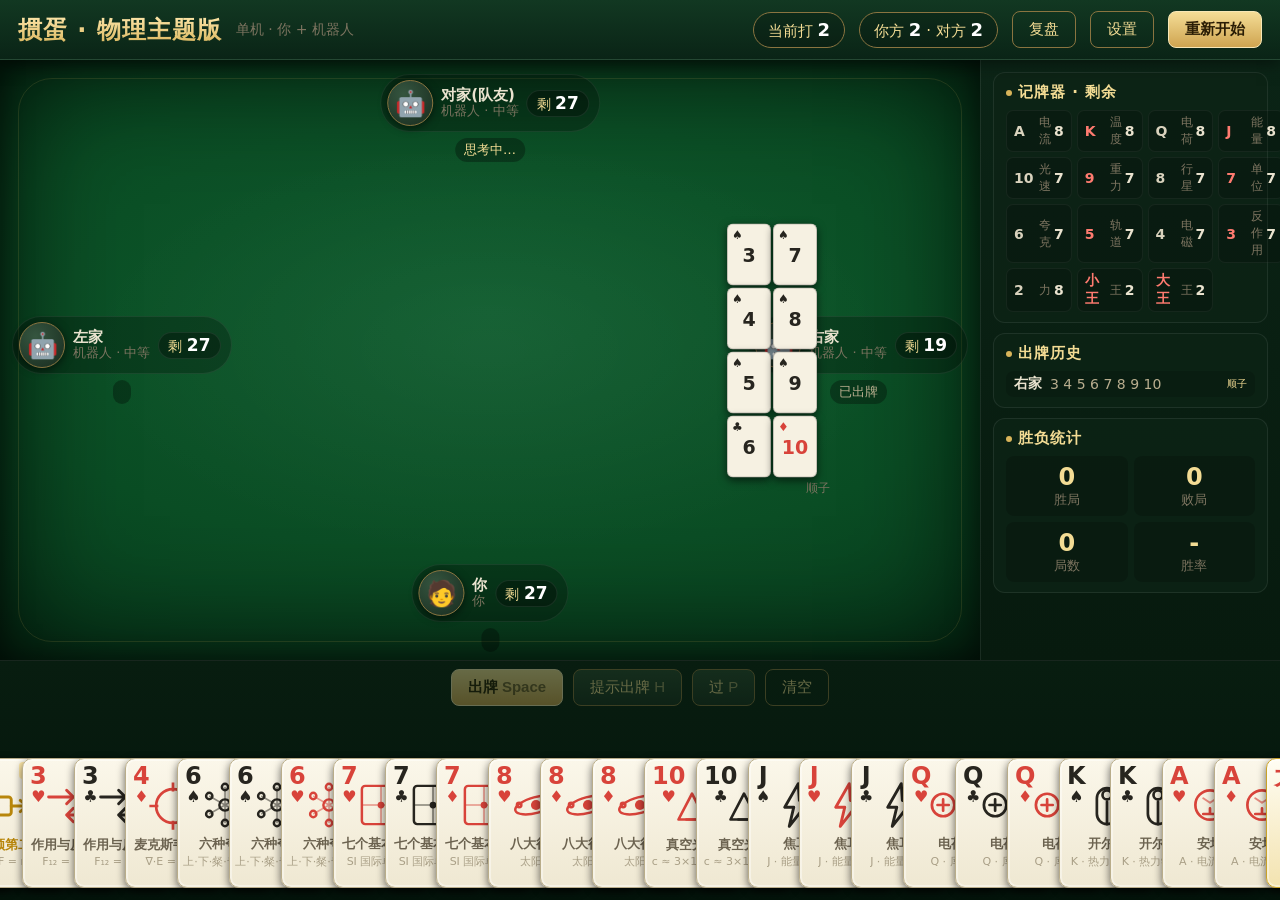
==== commit 1b334491: "优化V1.0版" ====
--- a/guandan.html
+++ b/guandan.html
@@ -173,13 +173,13 @@
   .red .corner{color:var(--red);} .black .corner{color:var(--black);}
 
   .face{position:absolute; inset:0; display:flex; flex-direction:column; align-items:center; justify-content:center; gap:1px;}
-  .p-icon{width:48px; height:48px; display:flex; align-items:center; justify-content:center;}
-  .p-icon svg{width:46px; height:46px;}
-  .card.red .p-icon{color:var(--red);} .card.black .p-icon{color:var(--black);}
-  .p-name{font-size:11px; color:#6c6350; font-weight:700; margin-top:3px; line-height:1.1; max-width:78px; text-align:center;}
-  .p-sym{font-size:9px; color:#a99f86; margin-top:2px; max-width:78px; text-align:center; white-space:nowrap; overflow:hidden; text-overflow:ellipsis;}
-  .card.wild .p-icon{color:#b8860b;}
-  .card.wild .p-name{color:#b8860b;}
+  .phys-icon{width:50px; height:50px; display:flex; align-items:center; justify-content:center;}
+  .phys-icon svg{width:48px; height:48px;}
+  .card.red .phys-icon{color:var(--red);} .card.black .phys-icon{color:var(--black);}
+  .phys-name{font-size:12px; color:#6c6350; font-weight:700; margin-top:3px; line-height:1.1; max-width:82px; text-align:center;}
+  .phys-sym{font-size:10px; color:#a99f86; margin-top:2px; max-width:82px; text-align:center; white-space:nowrap; overflow:hidden; text-overflow:ellipsis;}
+  .card.wild .phys-icon{color:#b8860b;}
+  .card.wild .phys-name{color:#b8860b;}
   .wild-badge{position:absolute; top:3px; right:5px; font-size:9px; color:#8a6d00; background:#ffe9a8;
     border-radius:4px; padding:1px 4px; font-weight:700;}
   .joker-face{position:absolute; inset:0; display:flex; flex-direction:column; align-items:center; justify-content:center;}
@@ -235,6 +235,44 @@
     border:1px solid var(--gold-dim); animation:toast-in .2s ease; box-shadow:0 6px 20px #0008;}
 
   .hidden{display:none !important;}
+
+  /* ===== 全局字号放大（桌面端） ===== */
+  :root{--card-w:96px; --card-h:130px;}
+  #topbar{flex-basis:60px;}
+  #topbar .logo{font-size:24px;}
+  #topbar .sub{font-size:14px;}
+  .level-chip{font-size:15px; padding:6px 14px;} .level-chip b{font-size:18px;}
+  .btn{font-size:15px; padding:8px 16px;}
+  .avatar{width:46px; height:46px; font-size:25px;}
+  .p-name{font-size:15px;}
+  .p-role{font-size:13px;}
+  .p-count{font-size:14px;} .p-count b{font-size:17px;}
+  .p-status{font-size:13px; min-height:24px;}
+  .zone-tag{font-size:12px;}
+  #side{flex-basis:300px;}
+  .panel h3{font-size:15px;}
+  .ct{font-size:14px;} .ct .cn{font-size:12px;}
+  #history{font-size:14px;}
+  .stat{font-size:14px;} .stat b{font-size:24px;} .stat span{font-size:13px;}
+  #hint{font-size:15px;}
+  .card .corner .rank{font-size:24px;}
+  .card .corner .suit{font-size:16px;}
+  .phys-icon{width:56px; height:56px;} .phys-icon svg{width:54px; height:54px;}
+  .phys-name{font-size:13px; max-width:88px;}
+  .phys-sym{font-size:11px; max-width:88px;}
+  .joker-name{font-size:13px;}
+  .joker-eq{font-size:11px;}
+  .wild-badge{font-size:11px;}
+  .modal h2{font-size:23px;}
+  .modal label{font-size:15px; min-width:104px;}
+  .difficulty-btn .d-name{font-size:19px;}
+  .difficulty-btn .d-desc{font-size:13px;}
+  .result-row{font-size:15px;}
+  .result-up{font-size:16px;}
+  .replay-step{font-size:15px;}
+  .toast{font-size:15px; padding:10px 20px;}
+  .mini-card .ms{font-size:12px;} .mini-card .mc{font-size:19px;}
+
   @media (max-width:900px){
     :root{--card-w:62px; --card-h:88px;}
     #side{flex-basis:0; display:none;}
@@ -885,9 +923,9 @@
       <div class="corner br"><span class="rank">${rankText(c.r)}</span><span class="suit">${suitChar(c.s)}</span></div>
       ${wild?'<span class="wild-badge">逢人配</span>':''}
       <div class="face">
-        <div class="p-icon">${P_ICON[p.icon]}</div>
-        <div class="p-name">${p.name}</div>
-        <div class="p-sym">${p.sym}</div>
+        <div class="phys-icon">${P_ICON[p.icon]}</div>
+        <div class="phys-name">${p.name}</div>
+        <div class="phys-sym">${p.sym}</div>
       </div>`;
   }
   div.dataset.uid=c.id;
@@ -1016,18 +1054,77 @@
   applyPass(state.me);
 }
 
+/* ---------- 提示出牌（独立于 AI 策略，尽量枚举全部可出组合） ---------- */
+function hintUsesWild(c){ return c.cards.some(isWild); }
+
+function hintBreaksBomb(c, hand){
+  // 出某点数的“部分牌”会导致该点数剩余不足 4 张（拆散炸弹）
+  const handCount = new Map();
+  for(const x of hand) if(x.r<=14) handCount.set(x.r, (handCount.get(x.r)||0)+1);
+  const comboCount = new Map();
+  for(const x of c.cards) if(x.r<=14) comboCount.set(x.r, (comboCount.get(x.r)||0)+1);
+  for(const [r, cnt] of comboCount){
+    const total = handCount.get(r)||0;
+    if(total>=4 && cnt>0 && cnt<total && (total-cnt)<4) return true;
+  }
+  return false;
+}
+
+function hintForLead(hand){
+  const combos = enumerateCombos(hand);
+  const nonBomb = combos.filter(c=>!isBombType(c.type));
+  // 优先：不用逢人配、不拆炸弹
+  const safe = nonBomb.filter(c=>!hintUsesWild(c) && !hintBreaksBomb(c, hand));
+  const pool = safe.length ? safe : nonBomb;
+  // 领出优先脱手：顺子/连对/钢板/三带二 > 小单张
+  const multis = pool.filter(c=>['STRAIGHT','PAIR_STRAIGHT','TRIPLE_STRAIGHT','TRIPLE_PAIR'].includes(c.type));
+  if(multis.length){
+    multis.sort((a,b)=> b.cards.length-a.cards.length || powerOf(a)-powerOf(b));
+    return multis[0];
+  }
+  const singles = pool.filter(c=>c.type==='SINGLE').sort((a,b)=>powerOf(a)-powerOf(b));
+  if(singles.length) return singles[0];
+  return smallestByPower(pool.length ? pool : combos);
+}
+
+function hintForFollow(hand, last){
+  const combos = enumerateCombos(hand);
+  const beaters = combos.filter(c=>canBeat(c,last));
+  if(beaters.length===0) return null;
+  const nonBomb = beaters.filter(c=>!isBombType(c.type));
+  if(nonBomb.length){
+    // 最小代价管住：优先不用逢人配、不拆炸弹的普通牌
+    const safe = nonBomb.filter(c=>!hintUsesWild(c) && !hintBreaksBomb(c, hand));
+    const pool = safe.length ? safe : nonBomb;
+    return smallestByPower(pool);
+  }
+  return smallestByPower(beaters); // 只有炸弹/同花顺/天王炸能管
+}
+
 function humanHint(){
   if(state.turn!==state.me || state.phase!=='playing') return;
-  const move=chooseAiMove(state.hands[state.me], state.lastPlay, state.lastPlayer, state.me, 2, state);
-  if(move.action==='play' && move.combo){
-    // 只把提示的牌选中并高亮，不直接打出；由用户点「出牌」确认
-    state.selected = new Set(move.combo.cards.map(c=>c.id));
-    state.hintIds = new Set(move.combo.cards.map(c=>c.id));
-    renderHand();
-    updateHint(`💡 已选中提示的 ${TYPE_NAME[move.combo.type]}，确认后点「出牌」`);
+  const hand = state.hands[state.me];
+  const last = comboOf(state.lastPlay);
+  let combo=null, msg='';
+  if(last){
+    const beaters = enumerateCombos(hand).filter(c=>canBeat(c,last));
+    if(beaters.length===0){ updateHint('💡 没有合适的牌可管，建议点「过」'); return; }
+    combo = hintForFollow(hand, last);
+    if(beaters.length===1){
+      msg = '⚠️ 当前只有这一种出牌机会，评估风险，建议可以选择过牌';
+    } else if(isBombType(combo.type)){
+      msg = `💣 只有${TYPE_NAME[combo.type]}能管住，请谨慎使用`;
+    } else {
+      msg = `💡 已选中提示的 ${TYPE_NAME[combo.type]}，确认后点「出牌」`;
+    }
   } else {
-    updateHint('💡 没有合适的牌可管，建议点「过」');
-  }
+    combo = hintForLead(hand);
+    msg = `💡 已选中提示的 ${TYPE_NAME[combo.type]}，确认后点「出牌」`;
+  }
+  state.selected = new Set(combo.cards.map(c=>c.id));
+  state.hintIds = new Set(combo.cards.map(c=>c.id));
+  renderHand();
+  updateHint(msg);
 }
 
 /* ---------- 游戏流程 ---------- */
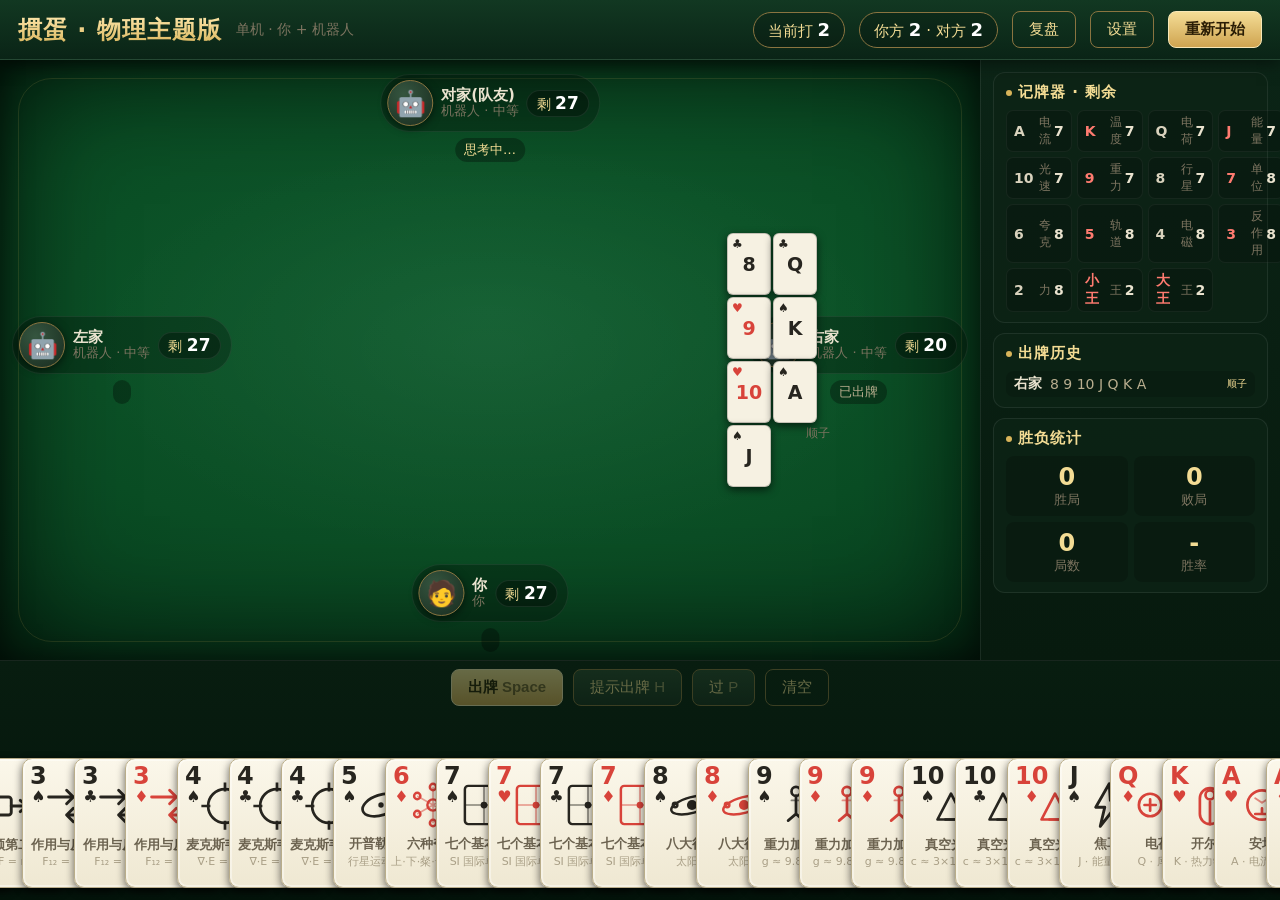
==== commit c7e7151d: "优化V1.1版" ====
--- a/guandan.html
+++ b/guandan.html
@@ -260,7 +260,7 @@
   .phys-icon{width:56px; height:56px;} .phys-icon svg{width:54px; height:54px;}
   .phys-name{font-size:13px; max-width:88px;}
   .phys-sym{font-size:11px; max-width:88px;}
-  .joker-name{font-size:13px;}
+  .joker-name{font-size:19px; letter-spacing:2px;}
   .joker-eq{font-size:11px;}
   .wild-badge{font-size:11px;}
   .modal h2{font-size:23px;}
@@ -272,6 +272,7 @@
   .replay-step{font-size:15px;}
   .toast{font-size:15px; padding:10px 20px;}
   .mini-card .ms{font-size:12px;} .mini-card .mc{font-size:19px;}
+  .mini-card.joker-mini .mc{font-size:13px; letter-spacing:-0.5px;}
 
   @media (max-width:900px){
     :root{--card-w:62px; --card-h:88px;}
@@ -877,7 +878,7 @@
 function miniCardHTML(c){
   const red = isRedCard(c);
   const cls = red?'red':'black';
-  if(c.s===4){ return `<div class="mini-card ${cls}" style="--card-bg:${c.r===16?'#f3e3b0':'#e6ddc2'}"><span class="mc">${c.r===16?'E':'Y'}</span></div>`; }
+  if(c.s===4){ return `<div class="mini-card ${cls} joker-mini" style="--card-bg:${c.r===16?'#f3e3b0':'#e6ddc2'}"><span class="ms">★</span><span class="mc">${c.r===16?'大王':'小王'}</span></div>`; }
   return `<div class="mini-card ${cls}"><span class="ms">${suitChar(c.s)}</span><span class="mc">${rankText(c.r)}</span></div>`;
 }
 
@@ -914,7 +915,11 @@
     div.className += c.r===16?' joker-big':' joker-small';
     div.innerHTML=`<div class="corner tl"><span class="rank">${rankText(c.r)}</span></div>
       <div class="corner br"><span class="rank">${rankText(c.r)}</span></div>
-      <div class="joker-face">${jokerSVG(c.r===16)}<div class="joker-eq">${c.r===16?'E = mc²':'宇称不守恒'}</div></div>`;
+      <div class="joker-face">
+        <div class="joker-name">${c.r===16?'大王':'小王'}</div>
+        ${jokerSVG(c.r===16)}
+        <div class="joker-eq">${c.r===16?'E = mc²':'宇称不守恒'}</div>
+      </div>`;
   } else {
     const p=PHYSICS[c.r];
     const wild=isWild(c);
